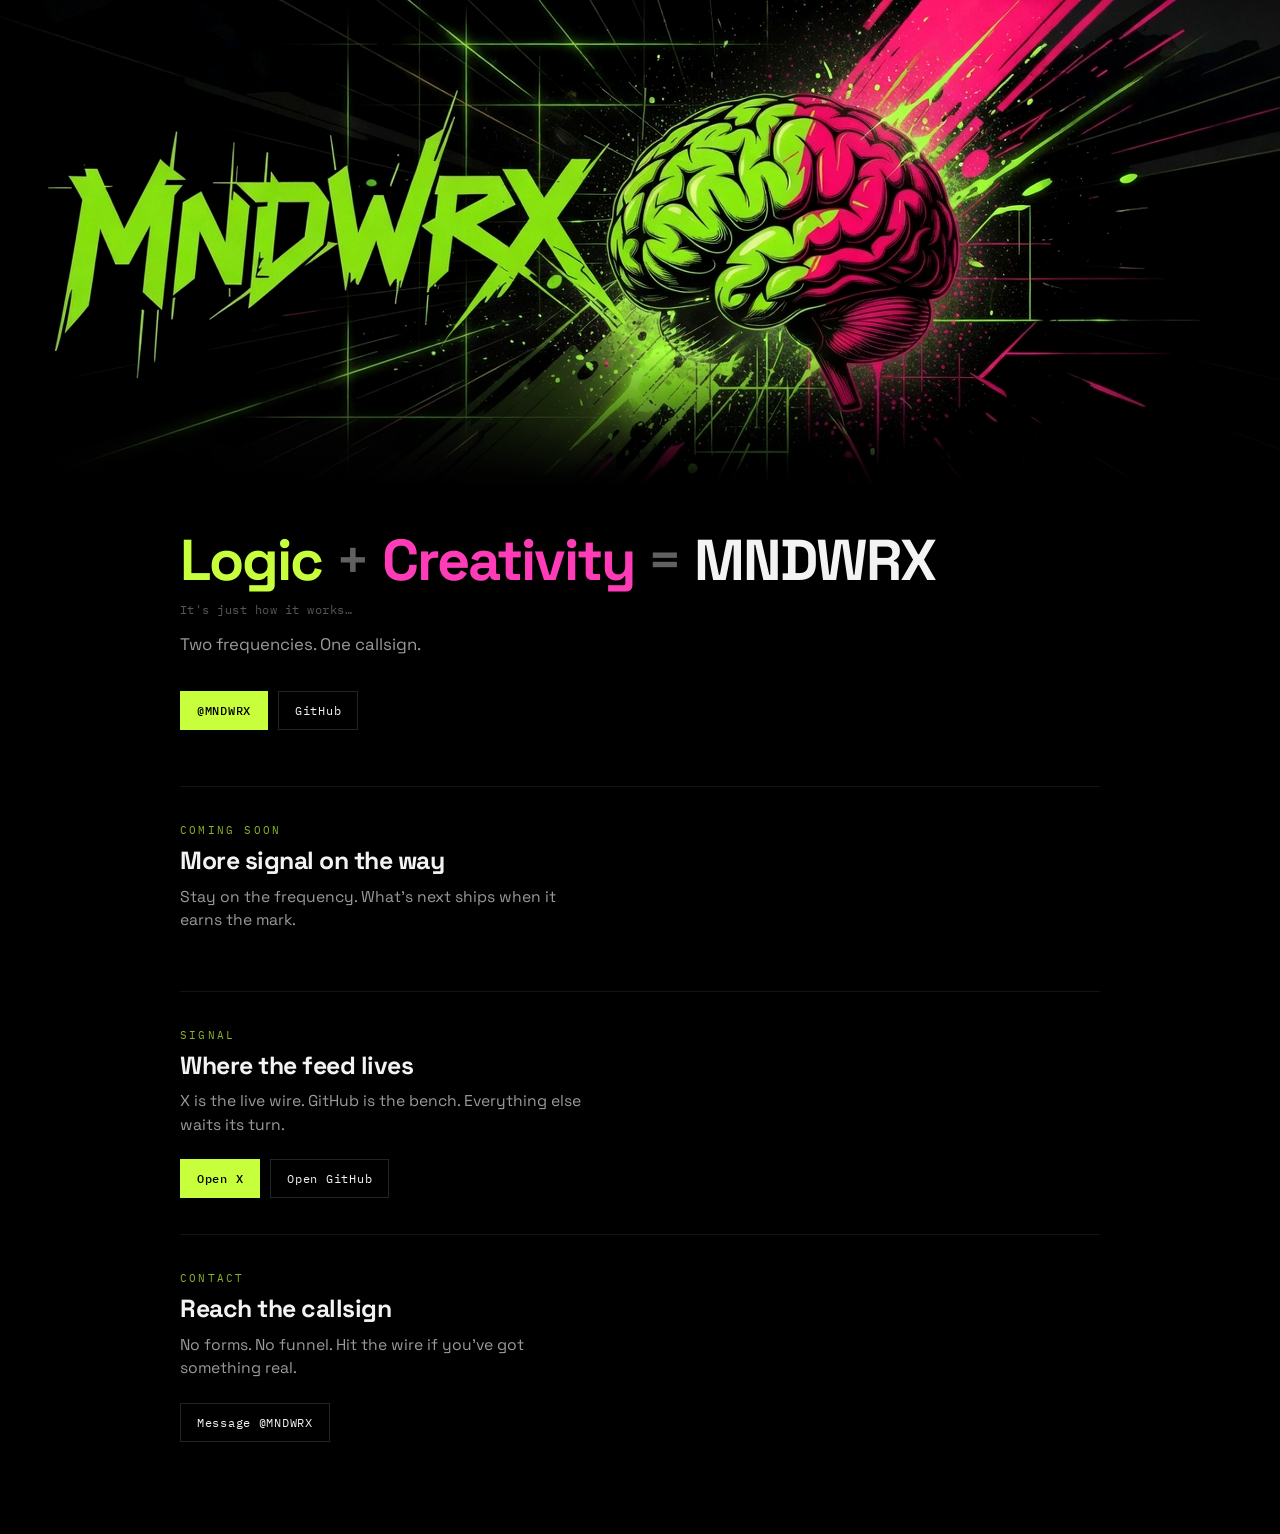
==== index.html @ 0d4c1831 "Lock section system: Coming soon, Signal, Contact blocks. +72 -34" ====
<!DOCTYPE html>
<html lang="en">
<head>
  <meta charset="utf-8" />
  <meta name="viewport" content="width=device-width, initial-scale=1" />
  <title>MNDWRX</title>
  <meta name="description" content="MNDWRX — Logic + Creativity. Two frequencies. One callsign." />
  <meta property="og:title" content="MNDWRX" />
  <meta property="og:description" content="Logic + Creativity = MNDWRX" />
  <meta property="og:image" content="https://mndwrx.github.io/assets/banner.jpg" />
  <meta name="theme-color" content="#000000" />
  <link rel="preconnect" href="https://fonts.googleapis.com" />
  <link rel="preconnect" href="https://fonts.gstatic.com" crossorigin />
  <link href="https://fonts.googleapis.com/css2?family=Space+Grotesk:wght@500;700&family=IBM+Plex+Mono:wght@400;500&display=swap" rel="stylesheet" />
  <style>
    :root {
      --bg: #000;
      --ink: #f3f3f3;
      --muted: #9a9a9a;
      --lime: #c8ff3d;
      --magenta: #ff3cb8;
      --line: rgba(255,255,255,.08);
      --space-1: 22px;
      --space-2: 36px;
      --space-3: 56px;
    }
    * { box-sizing: border-box; margin: 0; padding: 0; }
    html, body { min-height: 100%; background: var(--bg); color: var(--ink); }
    body {
      font-family: "Space Grotesk", system-ui, sans-serif;
      -webkit-font-smoothing: antialiased;
      overflow-x: hidden;
    }

    .page {
      min-height: 100vh;
      min-height: 100dvh;
      display: flex;
      flex-direction: column;
      background: #000;
    }

    .hero {
      position: relative;
      width: 100%;
      aspect-ratio: 2.7 / 1;
      min-height: clamp(220px, 38vw, 520px);
      max-height: 62vh;
      background: #000;
      overflow: hidden;
    }
    .hero img {
      width: 100%;
      height: 100%;
      object-fit: cover;
      object-position: center 45%;
      display: block;
      filter: contrast(1.08) saturate(1.12) brightness(1.04);
      -webkit-mask-image: radial-gradient(120% 95% at 50% 45%, #000 52%, transparent 88%);
      mask-image: radial-gradient(120% 95% at 50% 45%, #000 52%, transparent 88%);
    }
    .hero::after {
      content: "";
      position: absolute;
      left: 0; right: 0; bottom: 0;
      height: 28%;
      pointer-events: none;
      background: linear-gradient(180deg, transparent 0%, #000 100%);
    }

    .copy {
      flex: 1;
      width: min(920px, calc(100% - 40px));
      margin: 0 auto;
      padding: clamp(28px, 5vh, 56px) 0 var(--space-3);
    }

    h1 {
      font-size: clamp(2.1rem, 6vw, 3.6rem);
      line-height: 1.02;
      font-weight: 700;
      letter-spacing: -0.035em;
      margin-bottom: 14px;
    }
    h1 .lime { color: var(--lime); }
    h1 .mag { color: var(--magenta); }
    h1 .dim { color: rgba(255,255,255,.38); font-weight: 500; }

    .hinge {
      font-family: "IBM Plex Mono", ui-monospace, monospace;
      font-size: 12px;
      letter-spacing: .04em;
      color: rgba(255,255,255,.34);
      margin: -2px 0 16px;
    }

    .lede {
      font-size: 1.05rem;
      color: var(--muted);
      max-width: 28ch;
      margin-bottom: var(--space-2);
    }

    .row {
      display: flex;
      flex-wrap: wrap;
      gap: 10px;
    }

    a.btn {
      font-family: "IBM Plex Mono", ui-monospace, monospace;
      font-size: 12px;
      letter-spacing: .06em;
      text-decoration: none;
      color: var(--ink);
      border: 1px solid rgba(255,255,255,.14);
      padding: 11px 16px;
      background: transparent;
      transition: border-color .15s ease, background .15s ease, filter .15s ease;
      display: inline-flex;
      align-items: center;
    }
    a.btn.primary {
      background: var(--lime);
      color: #000;
      border-color: var(--lime);
      font-weight: 500;
    }
    a.btn.primary:hover { filter: brightness(1.05); }
    a.btn.ghost:hover { border-color: rgba(255,255,255,.4); }

    /* Locked section system */
    .blocks {
      margin-top: var(--space-3);
      display: flex;
      flex-direction: column;
      gap: 0;
    }
    .block {
      padding: var(--space-2) 0;
      border-top: 1px solid var(--line);
    }
    .block-label {
      font-family: "IBM Plex Mono", ui-monospace, monospace;
      font-size: 11px;
      letter-spacing: .2em;
      text-transform: uppercase;
      color: rgba(200,255,61,.7);
      margin-bottom: 10px;
    }
    .block-title {
      font-size: clamp(1.25rem, 2.6vw, 1.55rem);
      font-weight: 700;
      letter-spacing: -0.02em;
      line-height: 1.15;
      margin-bottom: 10px;
      max-width: 22ch;
    }
    .block-body {
      font-size: .98rem;
      color: var(--muted);
      line-height: 1.5;
      max-width: 42ch;
      margin-bottom: var(--space-1);
    }
    .block .row { margin-top: 4px; }

    @media (max-width: 700px) {
      .hero {
        aspect-ratio: 1.7 / 1;
        max-height: none;
        min-height: 200px;
      }
      .hero img { object-position: 58% 42%; }
    }
  </style>
</head>
<body>
  <div class="page">
    <section class="hero" aria-label="MNDWRX banner">
      <img src="assets/banner.jpg" alt="MNDWRX — split brain and wordmark" width="2800" height="916" />
    </section>

    <div class="copy">
      <h1>
        <span class="lime">Logic</span><span class="dim"> + </span><span class="mag">Creativity</span><span class="dim"> = </span>MNDWRX
      </h1>
      <p class="hinge">It's just how it works…</p>
      <p class="lede">Two frequencies. One callsign.</p>
      <div class="row">
        <a class="btn primary" href="https://x.com/MNDWRX">@MNDWRX</a>
        <a class="btn ghost" href="https://github.com/mndwrx">GitHub</a>
      </div>

      <div class="blocks">
        <section class="block" aria-label="Coming soon">
          <p class="block-label">Coming soon</p>
          <h2 class="block-title">More signal on the way</h2>
          <p class="block-body">Stay on the frequency. What’s next ships when it earns the mark.</p>
        </section>

        <section class="block" aria-label="Signal">
          <p class="block-label">Signal</p>
          <h2 class="block-title">Where the feed lives</h2>
          <p class="block-body">X is the live wire. GitHub is the bench. Everything else waits its turn.</p>
          <div class="row">
            <a class="btn primary" href="https://x.com/MNDWRX">Open X</a>
            <a class="btn ghost" href="https://github.com/mndwrx">Open GitHub</a>
          </div>
        </section>

        <section class="block" aria-label="Contact">
          <p class="block-label">Contact</p>
          <h2 class="block-title">Reach the callsign</h2>
          <p class="block-body">No forms. No funnel. Hit the wire if you’ve got something real.</p>
          <div class="row">
            <a class="btn ghost" href="https://x.com/MNDWRX">Message @MNDWRX</a>
          </div>
        </section>
      </div>
    </div>
  </div>
</body>
</html>
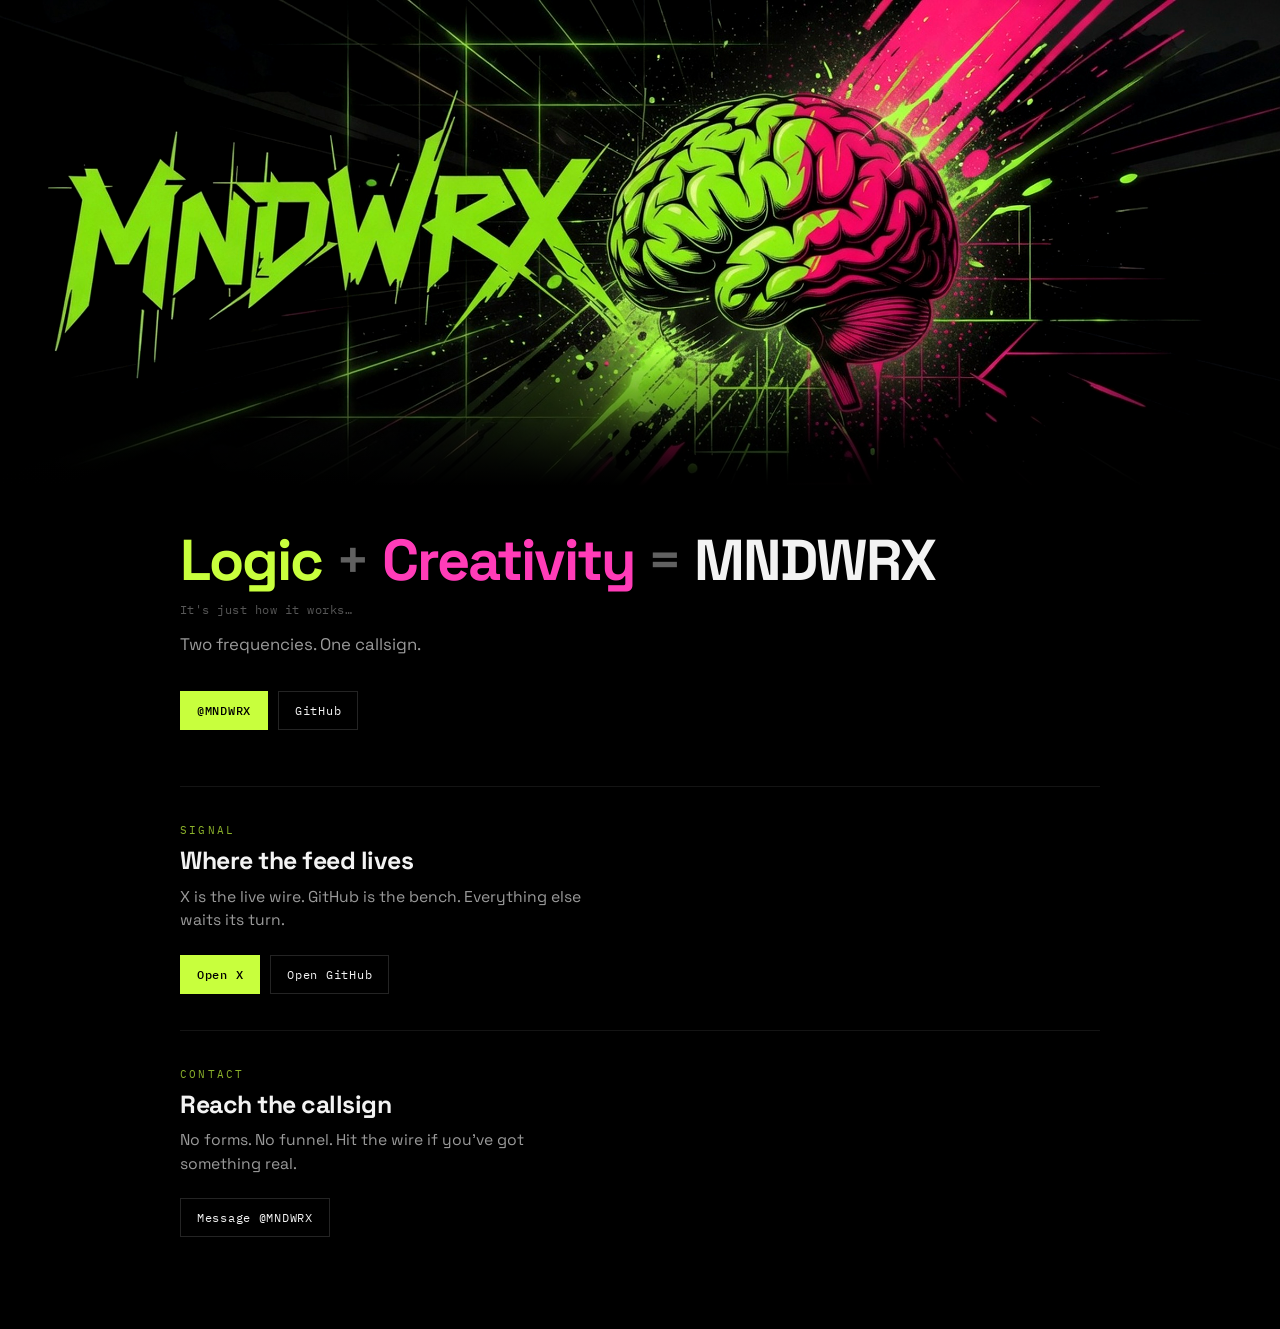
==== commit 76fa7470: "Remove Coming soon — Signal covers it. +0 -5" ====
--- a/index.html
+++ b/index.html
@@ -193,11 +193,6 @@
       </div>
 
       <div class="blocks">
-        <section class="block" aria-label="Coming soon">
-          <p class="block-label">Coming soon</p>
-          <h2 class="block-title">More signal on the way</h2>
-          <p class="block-body">Stay on the frequency. What’s next ships when it earns the mark.</p>
-        </section>
 
         <section class="block" aria-label="Signal">
           <p class="block-label">Signal</p>
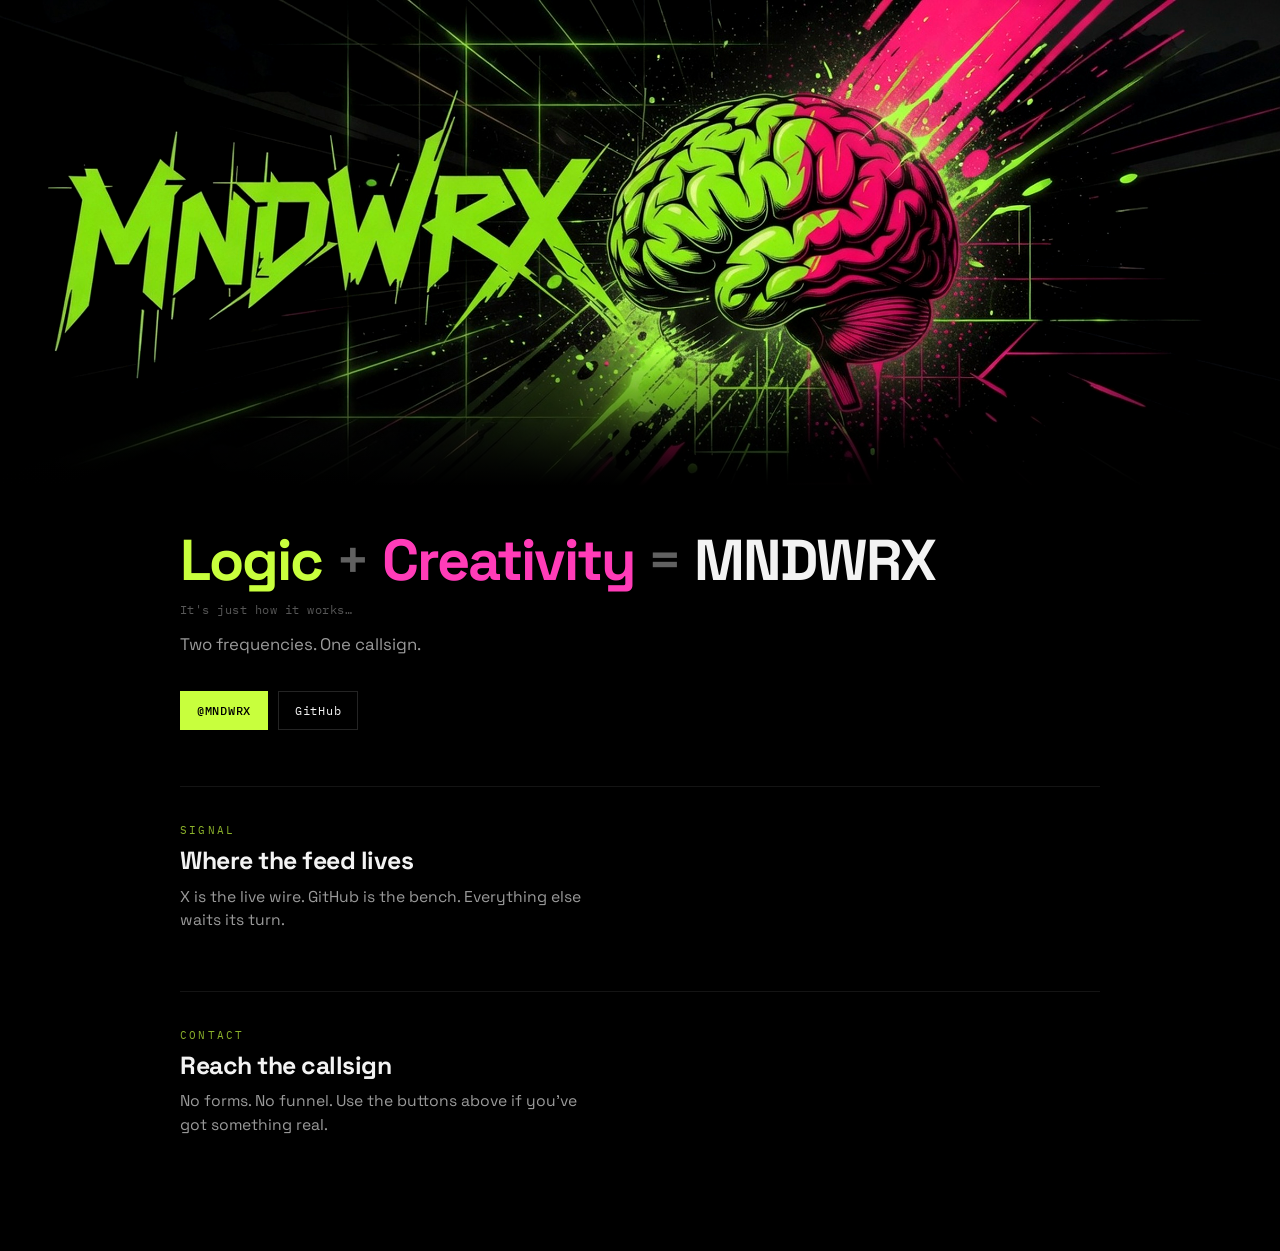
==== commit 28cd3593: "Dedupe CTAs — section blocks are copy only. +1 -8" ====
--- a/index.html
+++ b/index.html
@@ -198,19 +198,12 @@
           <p class="block-label">Signal</p>
           <h2 class="block-title">Where the feed lives</h2>
           <p class="block-body">X is the live wire. GitHub is the bench. Everything else waits its turn.</p>
-          <div class="row">
-            <a class="btn primary" href="https://x.com/MNDWRX">Open X</a>
-            <a class="btn ghost" href="https://github.com/mndwrx">Open GitHub</a>
-          </div>
         </section>
 
         <section class="block" aria-label="Contact">
           <p class="block-label">Contact</p>
           <h2 class="block-title">Reach the callsign</h2>
-          <p class="block-body">No forms. No funnel. Hit the wire if you’ve got something real.</p>
-          <div class="row">
-            <a class="btn ghost" href="https://x.com/MNDWRX">Message @MNDWRX</a>
-          </div>
+          <p class="block-body">No forms. No funnel. Use the buttons above if you’ve got something real.</p>
         </section>
       </div>
     </div>
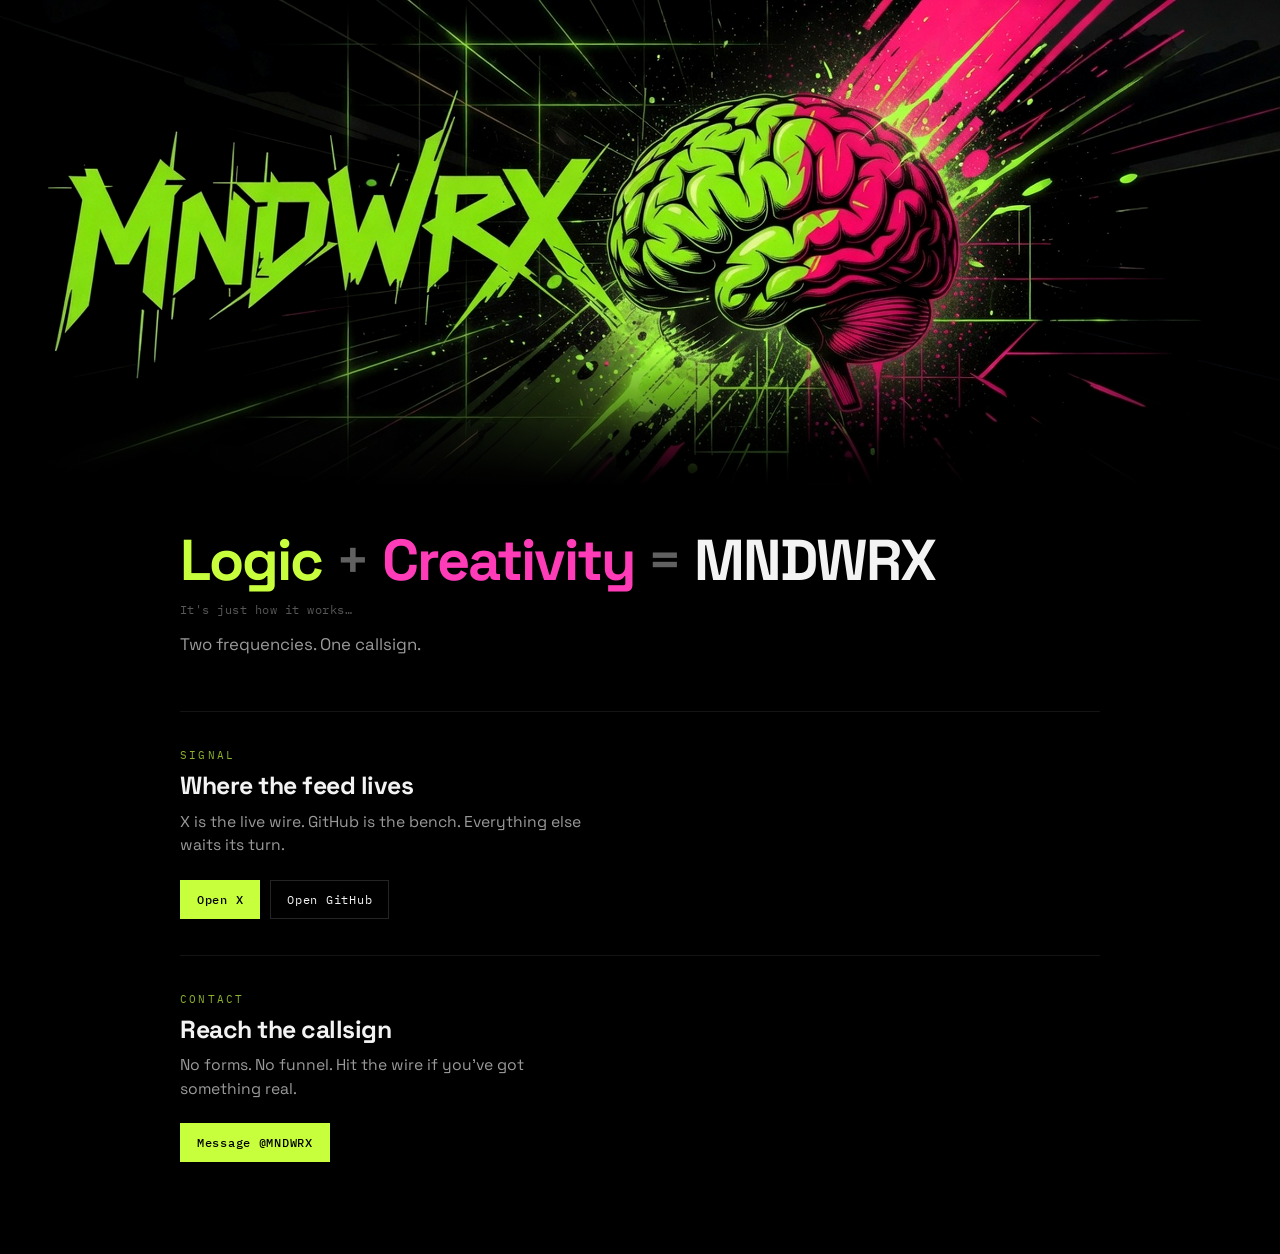
==== commit d7318ef6: "Put CTAs back in sections; clear hero of duplicate buttons. +8 -6" ====
--- a/index.html
+++ b/index.html
@@ -187,23 +187,25 @@
       </h1>
       <p class="hinge">It's just how it works…</p>
       <p class="lede">Two frequencies. One callsign.</p>
-      <div class="row">
-        <a class="btn primary" href="https://x.com/MNDWRX">@MNDWRX</a>
-        <a class="btn ghost" href="https://github.com/mndwrx">GitHub</a>
-      </div>
-
       <div class="blocks">
 
         <section class="block" aria-label="Signal">
           <p class="block-label">Signal</p>
           <h2 class="block-title">Where the feed lives</h2>
           <p class="block-body">X is the live wire. GitHub is the bench. Everything else waits its turn.</p>
+          <div class="row">
+            <a class="btn primary" href="https://x.com/MNDWRX">Open X</a>
+            <a class="btn ghost" href="https://github.com/mndwrx">Open GitHub</a>
+          </div>
         </section>
 
         <section class="block" aria-label="Contact">
           <p class="block-label">Contact</p>
           <h2 class="block-title">Reach the callsign</h2>
-          <p class="block-body">No forms. No funnel. Use the buttons above if you’ve got something real.</p>
+          <p class="block-body">No forms. No funnel. Hit the wire if you’ve got something real.</p>
+          <div class="row">
+            <a class="btn primary" href="https://x.com/MNDWRX">Message @MNDWRX</a>
+          </div>
         </section>
       </div>
     </div>
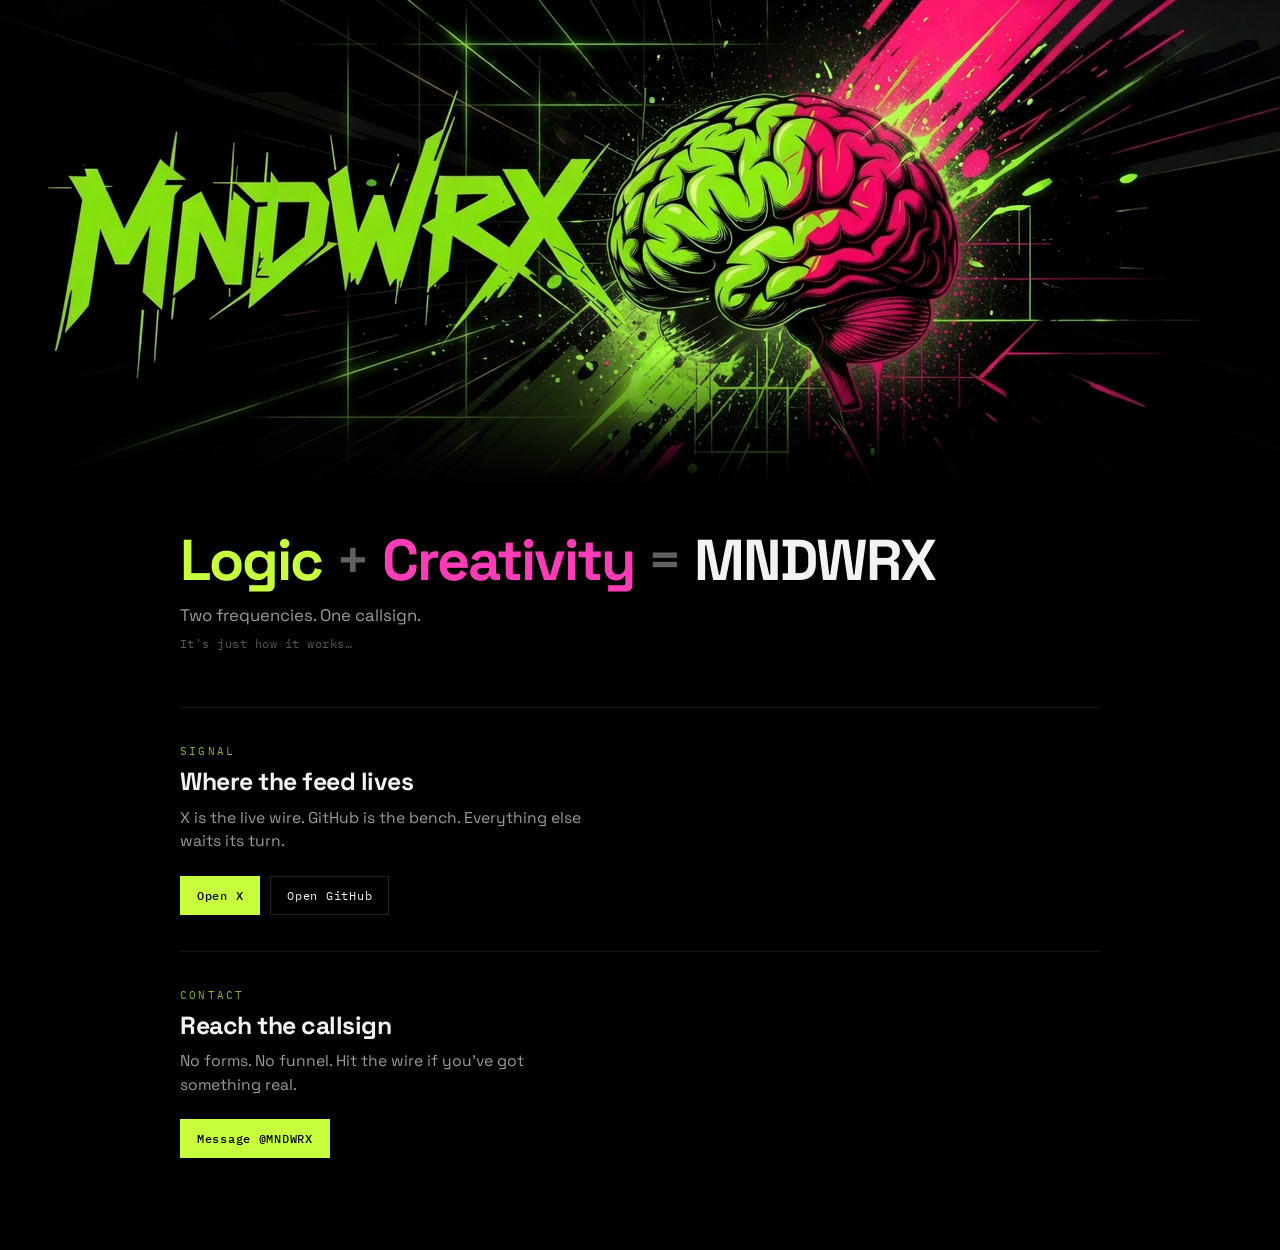
==== commit 68a99116: "Flip callsign above the shrug line. +9 -9" ====
--- a/index.html
+++ b/index.html
@@ -86,19 +86,19 @@
     h1 .mag { color: var(--magenta); }
     h1 .dim { color: rgba(255,255,255,.38); font-weight: 500; }
 
+    .lede {
+      font-size: 1.05rem;
+      color: var(--muted);
+      max-width: 28ch;
+      margin: 0 0 10px;
+    }
+
     .hinge {
       font-family: "IBM Plex Mono", ui-monospace, monospace;
       font-size: 12px;
       letter-spacing: .04em;
       color: rgba(255,255,255,.34);
-      margin: -2px 0 16px;
-    }
-
-    .lede {
-      font-size: 1.05rem;
-      color: var(--muted);
-      max-width: 28ch;
-      margin-bottom: var(--space-2);
+      margin: 0 0 var(--space-2);
     }
 
     .row {
@@ -185,8 +185,8 @@
       <h1>
         <span class="lime">Logic</span><span class="dim"> + </span><span class="mag">Creativity</span><span class="dim"> = </span>MNDWRX
       </h1>
+      <p class="lede">Two frequencies. One callsign.</p>
       <p class="hinge">It's just how it works…</p>
-      <p class="lede">Two frequencies. One callsign.</p>
       <div class="blocks">
 
         <section class="block" aria-label="Signal">
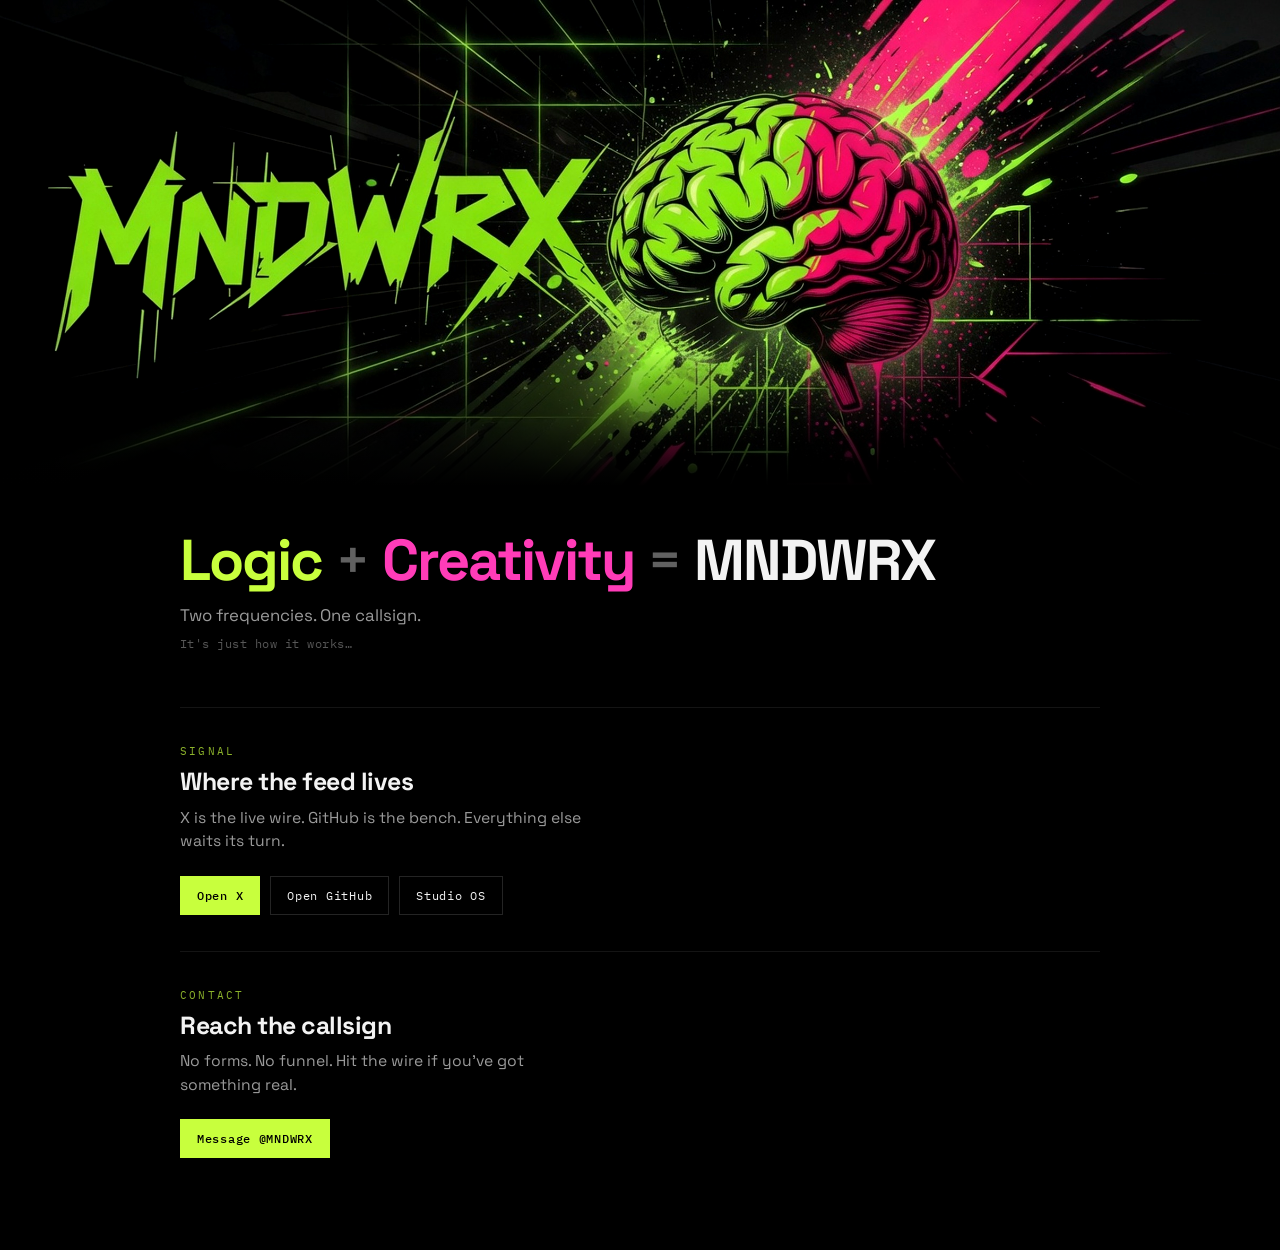
==== commit 1c677da9: "Publish Studio OS sales page +111 -0" ====
--- a/index.html
+++ b/index.html
@@ -196,6 +196,7 @@
           <div class="row">
             <a class="btn primary" href="https://x.com/MNDWRX">Open X</a>
             <a class="btn ghost" href="https://github.com/mndwrx">Open GitHub</a>
+            <a class="btn ghost" href="studio-os/">Studio OS</a>
           </div>
         </section>
 
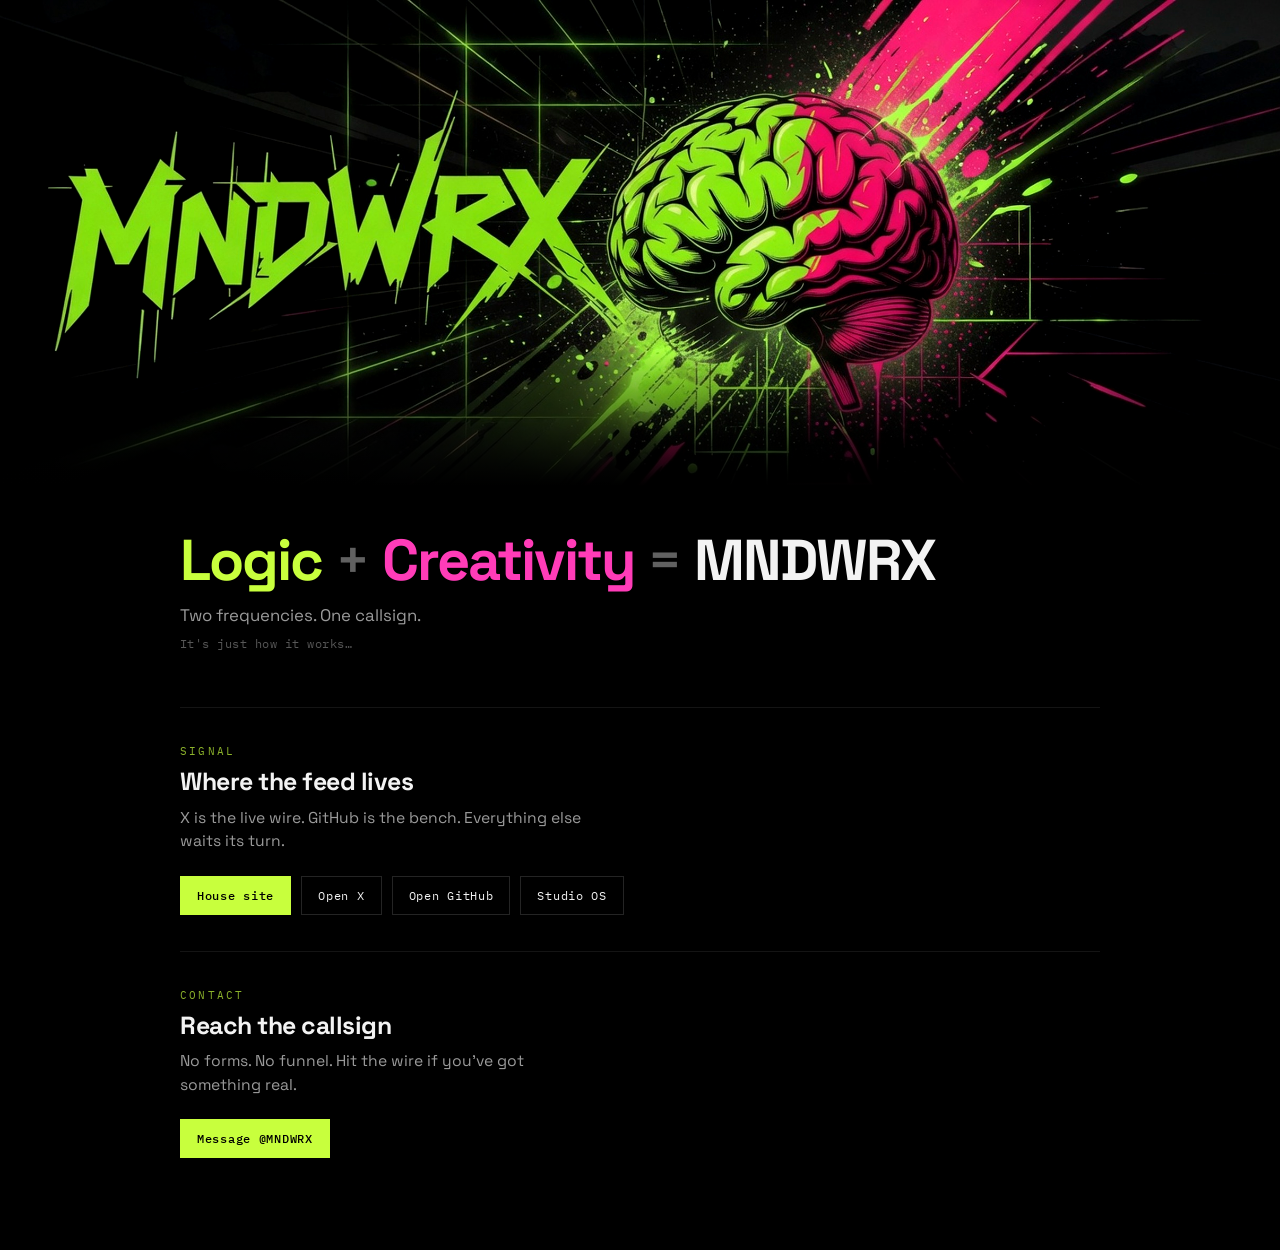
==== commit 7ccd8276: "feat: link the house site from the Signal row Adds https://mndwrx-house.vercel.app/ as the primary a" ====
--- a/index.html
+++ b/index.html
@@ -194,7 +194,8 @@
           <h2 class="block-title">Where the feed lives</h2>
           <p class="block-body">X is the live wire. GitHub is the bench. Everything else waits its turn.</p>
           <div class="row">
-            <a class="btn primary" href="https://x.com/MNDWRX">Open X</a>
+            <a class="btn primary" href="https://mndwrx-house.vercel.app/">House site</a>
+            <a class="btn ghost" href="https://x.com/MNDWRX">Open X</a>
             <a class="btn ghost" href="https://github.com/mndwrx">Open GitHub</a>
             <a class="btn ghost" href="studio-os/">Studio OS</a>
           </div>
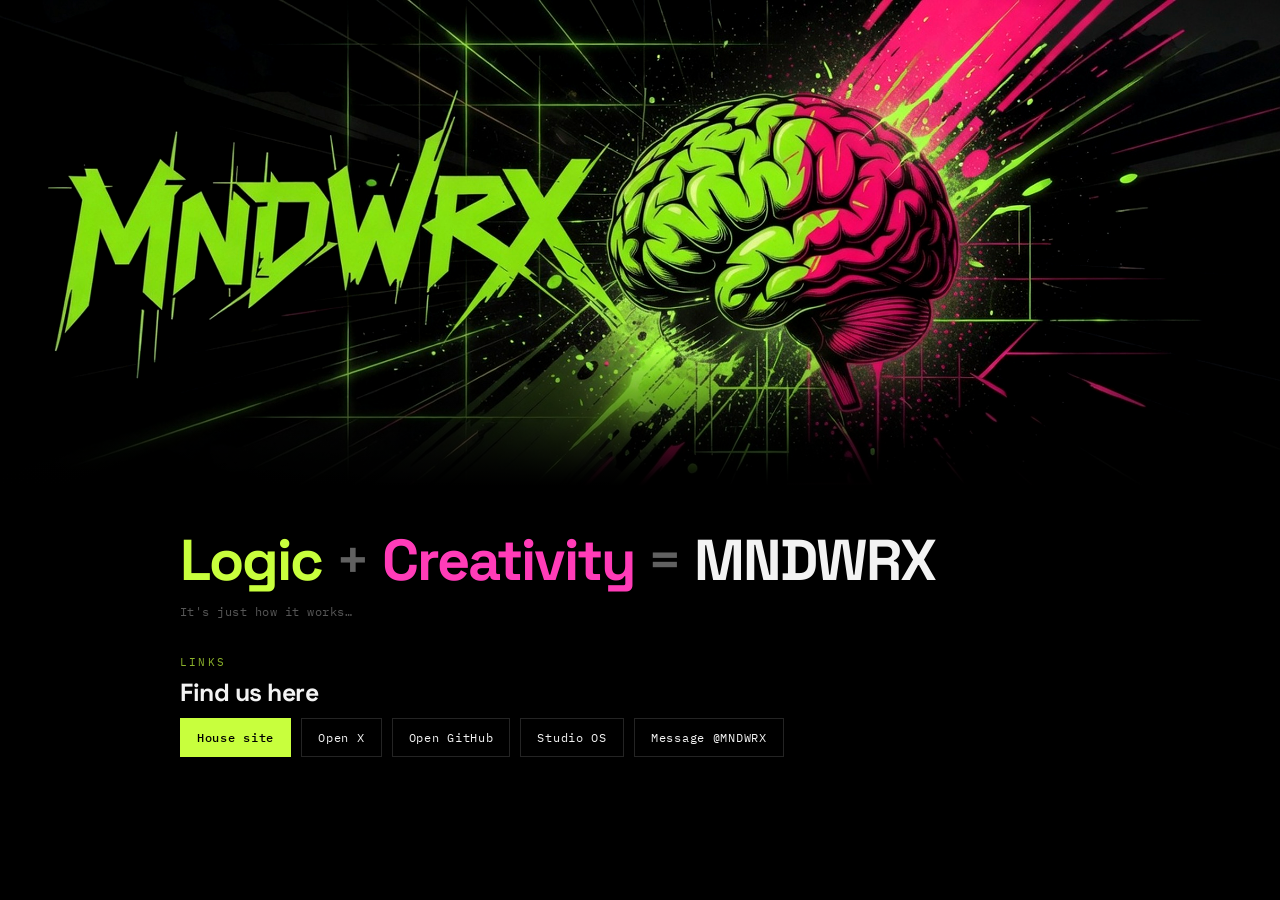
==== commit 2b1a3c67: "copy: plain-English labels, one button row, drop jargon - "Two frequencies. One callsign." removed -" ====
--- a/index.html
+++ b/index.html
@@ -4,7 +4,7 @@
   <meta charset="utf-8" />
   <meta name="viewport" content="width=device-width, initial-scale=1" />
   <title>MNDWRX</title>
-  <meta name="description" content="MNDWRX — Logic + Creativity. Two frequencies. One callsign." />
+  <meta name="description" content="MNDWRX — Logic + Creativity." />
   <meta property="og:title" content="MNDWRX" />
   <meta property="og:description" content="Logic + Creativity = MNDWRX" />
   <meta property="og:image" content="https://mndwrx.github.io/assets/banner.jpg" />
@@ -86,13 +86,6 @@
     h1 .mag { color: var(--magenta); }
     h1 .dim { color: rgba(255,255,255,.38); font-weight: 500; }
 
-    .lede {
-      font-size: 1.05rem;
-      color: var(--muted);
-      max-width: 28ch;
-      margin: 0 0 10px;
-    }
-
     .hinge {
       font-family: "IBM Plex Mono", ui-monospace, monospace;
       font-size: 12px;
@@ -128,18 +121,6 @@
     }
     a.btn.primary:hover { filter: brightness(1.05); }
     a.btn.ghost:hover { border-color: rgba(255,255,255,.4); }
-
-    /* Locked section system */
-    .blocks {
-      margin-top: var(--space-3);
-      display: flex;
-      flex-direction: column;
-      gap: 0;
-    }
-    .block {
-      padding: var(--space-2) 0;
-      border-top: 1px solid var(--line);
-    }
     .block-label {
       font-family: "IBM Plex Mono", ui-monospace, monospace;
       font-size: 11px;
@@ -155,13 +136,6 @@
       line-height: 1.15;
       margin-bottom: 10px;
       max-width: 22ch;
-    }
-    .block-body {
-      font-size: .98rem;
-      color: var(--muted);
-      line-height: 1.5;
-      max-width: 42ch;
-      margin-bottom: var(--space-1);
     }
     .block .row { margin-top: 4px; }
 
@@ -185,28 +159,17 @@
       <h1>
         <span class="lime">Logic</span><span class="dim"> + </span><span class="mag">Creativity</span><span class="dim"> = </span>MNDWRX
       </h1>
-      <p class="lede">Two frequencies. One callsign.</p>
       <p class="hinge">It's just how it works…</p>
-      <div class="blocks">
-
-        <section class="block" aria-label="Signal">
-          <p class="block-label">Signal</p>
-          <h2 class="block-title">Where the feed lives</h2>
-          <p class="block-body">X is the live wire. GitHub is the bench. Everything else waits its turn.</p>
+      <div>
+        <section class="block" aria-label="Links">
+          <p class="block-label">Links</p>
+          <h2 class="block-title">Find us here</h2>
           <div class="row">
             <a class="btn primary" href="https://mndwrx-house.vercel.app/">House site</a>
             <a class="btn ghost" href="https://x.com/MNDWRX">Open X</a>
             <a class="btn ghost" href="https://github.com/mndwrx">Open GitHub</a>
             <a class="btn ghost" href="studio-os/">Studio OS</a>
-          </div>
-        </section>
-
-        <section class="block" aria-label="Contact">
-          <p class="block-label">Contact</p>
-          <h2 class="block-title">Reach the callsign</h2>
-          <p class="block-body">No forms. No funnel. Hit the wire if you’ve got something real.</p>
-          <div class="row">
-            <a class="btn primary" href="https://x.com/MNDWRX">Message @MNDWRX</a>
+            <a class="btn ghost" href="https://x.com/MNDWRX">Message @MNDWRX</a>
           </div>
         </section>
       </div>
